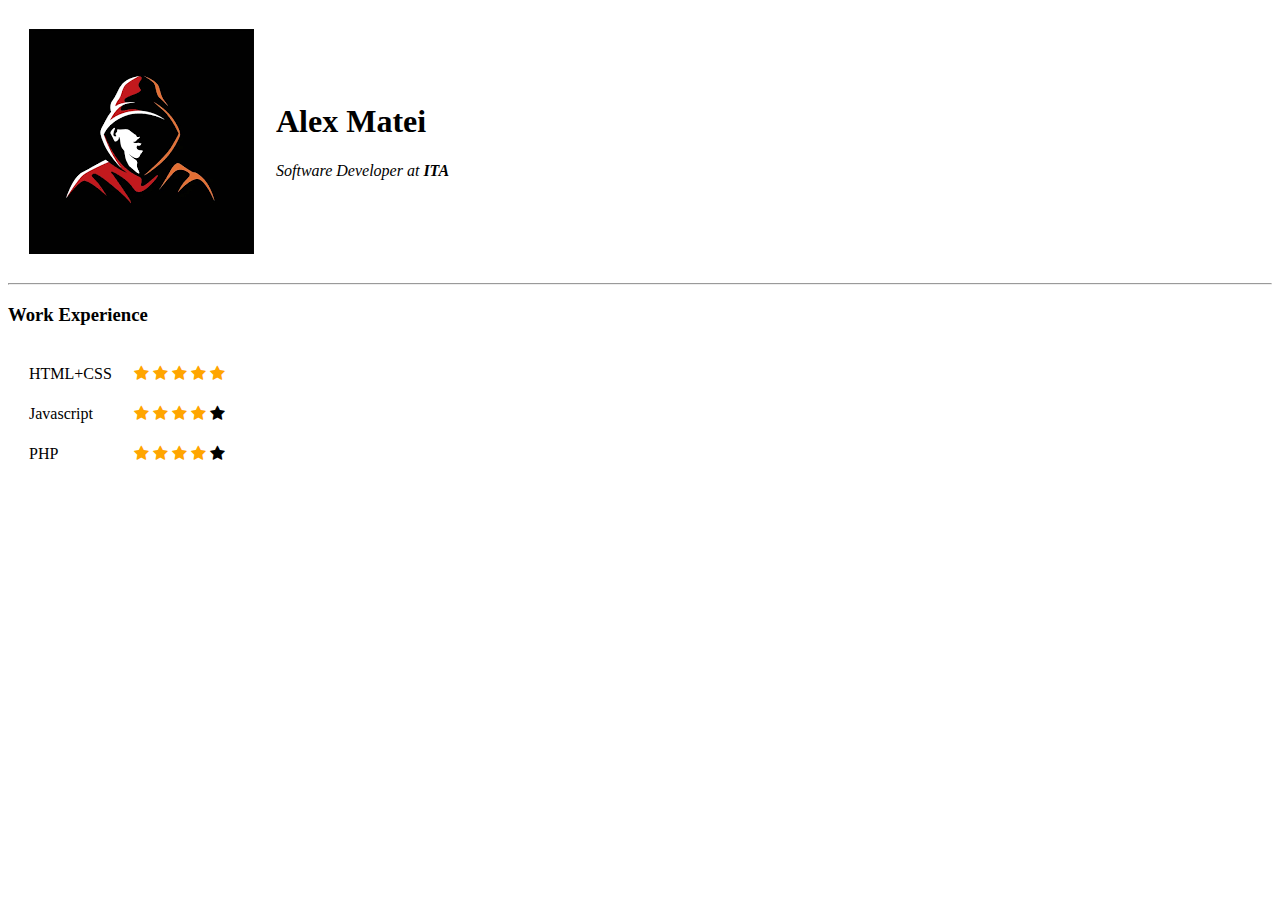
==== html-personal/index.html @ a6ae382e "commit 17.05.2022" ====
<html>
  <head>
    <meta charset="UTF-8" />
    <title>WEB COURSE</title>

    <link
      rel="stylesheet"
      href="https://cdnjs.cloudflare.com/ajax/libs/font-awesome/4.7.0/css/font-awesome.min.css"
    />
    <link rel="stylesheet" href="./css/index.css" />
  </head>
  <body>
    <table cellspacing="20vw">
      <tr>
        <td>
          <img src="img/profile.png" alt="profile pic" />
        </td>
        <td>
          <h1>Alex Matei</h1>
          <p>
            <em>Software Developer at <strong>ITA</strong></em>
          </p>
        </td>
      </tr>
    </table>

    <hr />

    <h3>Work Experience</h3>
    <table cellspacing="20vw">
      <tr>
        <td>HTML+CSS</td>
        <td>
          <span class="fa fa-star checked"></span>
          <span class="fa fa-star checked"></span>
          <span class="fa fa-star checked"></span>
          <span class="fa fa-star checked"></span>
          <span class="fa fa-star checked"></span>
        </td>
      </tr>
      <tr>
        <td>Javascript</td>
        <td>
          <span class="fa fa-star checked"></span>
          <span class="fa fa-star checked"></span>
          <span class="fa fa-star checked"></span>
          <span class="fa fa-star checked"></span>
          <span class="fa fa-star"></span>
        </td>
      </tr>
      <tr>
        <td>PHP</td>
        <td>
          <span class="fa fa-star checked"></span>
          <span class="fa fa-star checked"></span>
          <span class="fa fa-star checked"></span>
          <span class="fa fa-star checked"></span>
          <span class="fa fa-star"></span>
        </td>
      </tr>
    </table>
  </body>
</html>
---- html-personal/css/index.css ----
.checked
{
    color: orange;
}
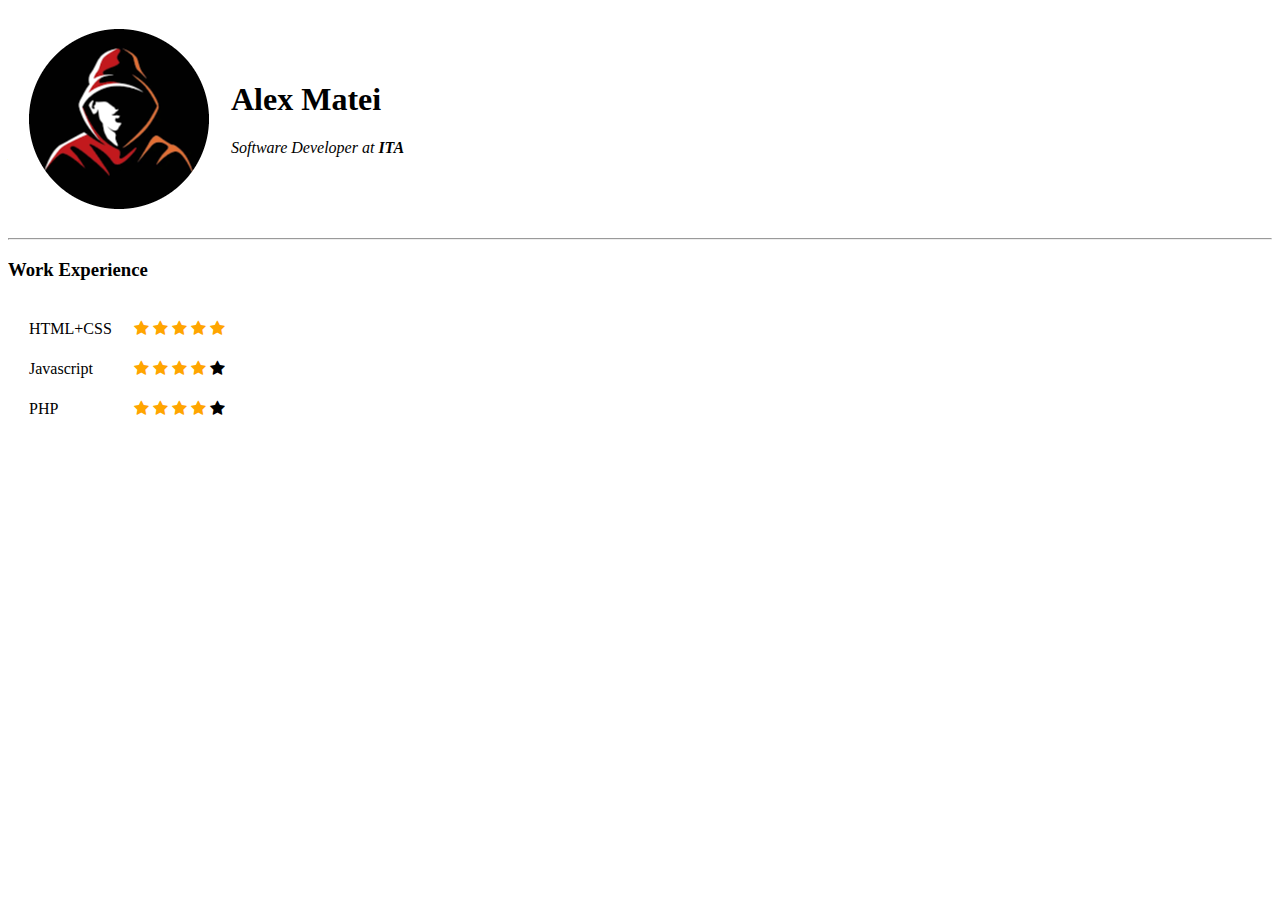
==== commit 2dae69a4: "17.05.22 15:25 new images" ====
--- a/html-personal/index.html
+++ b/html-personal/index.html
@@ -13,7 +13,7 @@
     <table cellspacing="20vw">
       <tr>
         <td>
-          <img src="img/profile.png" alt="profile pic" />
+          <img src="img/profile-round.png" alt="profile pic" />
         </td>
         <td>
           <h1>Alex Matei</h1>
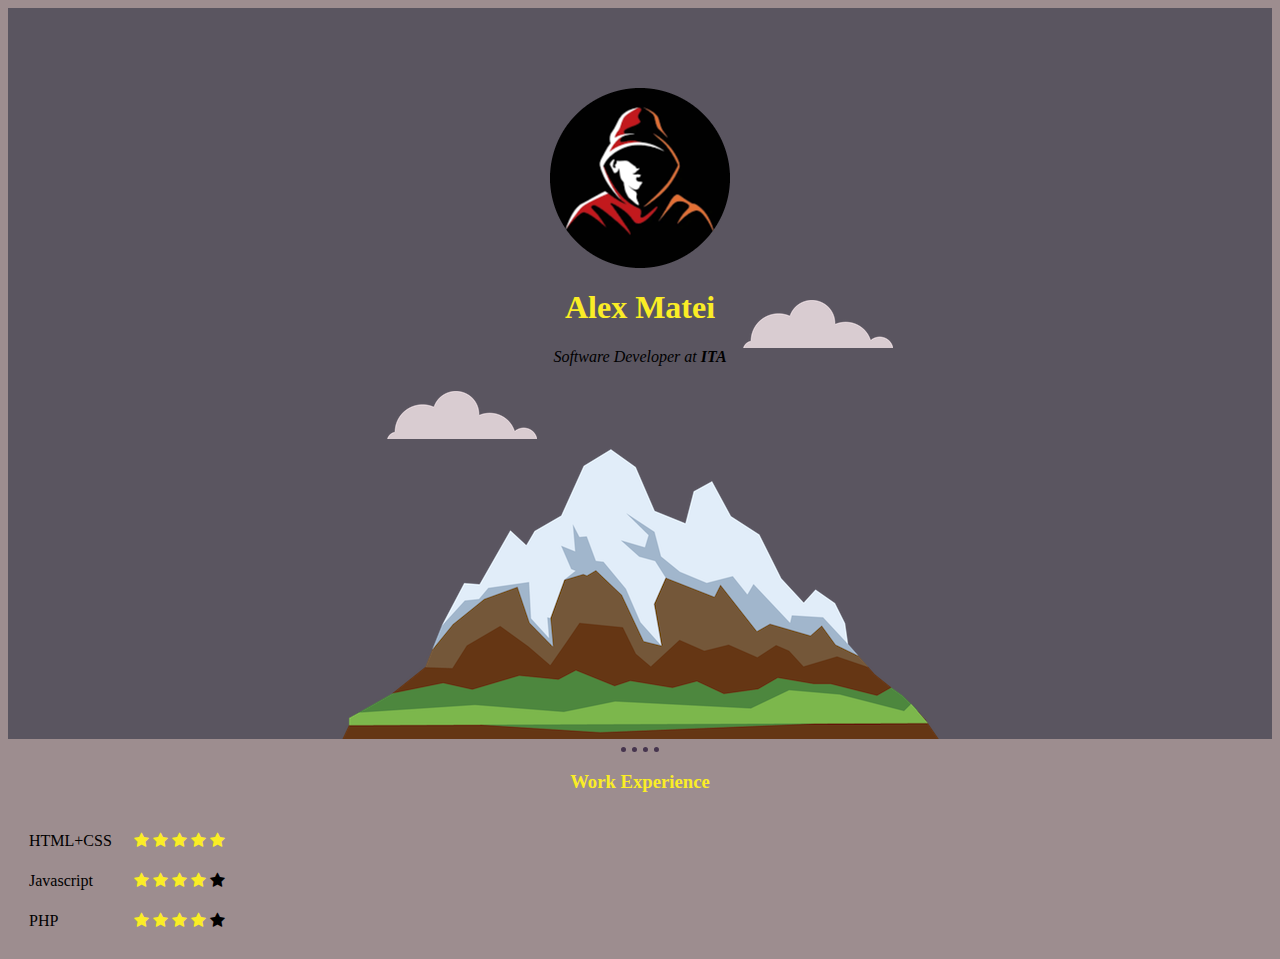
==== commit 81ea1c31: "commit 18.05.2022 15:06 centered mountain" ====
--- a/html-personal/index.html
+++ b/html-personal/index.html
@@ -8,21 +8,23 @@
       href="https://cdnjs.cloudflare.com/ajax/libs/font-awesome/4.7.0/css/font-awesome.min.css"
     />
     <link rel="stylesheet" href="./css/index.css" />
+    <link rel="icon" href="img/workspace.png" />
+    <!-- <a href="https://www.flaticon.com/free-icons/desk" title="desk icons">Desk icons created by Freepik - Flaticon</a> -->
   </head>
   <body>
-    <table cellspacing="20vw">
-      <tr>
-        <td>
-          <img src="img/profile-round.png" alt="profile pic" />
-        </td>
-        <td>
-          <h1>Alex Matei</h1>
-          <p>
-            <em>Software Developer at <strong>ITA</strong></em>
-          </p>
-        </td>
-      </tr>
-    </table>
+    <div class="top-container">
+      <img src="img/cloud.png" class="top-cloud" alt="cloud pic" />
+      <img id="profile-pic" src="img/profile-round.png" alt="profile pic" />
+      <h1>Alex Matei</h1>
+      <p>
+        <em>Software Developer at <strong>ITA</strong></em>
+      </p>
+
+      <img src="img/cloud.png" class="bottom-cloud" alt="cloud pic" />
+      <img src="img/mountain.png" alt="mountain pic" />
+    </div>
+    <div class="middle-container"></div>
+    <div class="bottom-container"></div>
 
     <hr />
 
--- a/html-personal/css/index.css
+++ b/html-personal/css/index.css
@@ -1,4 +1,55 @@
+body {
+    background-color: #9D8D8F;
+    text-align: center;
+}
+
+hr {
+    border-style: none;
+    border-top-style: dotted;
+    border-width: 5px;
+    width: 3%;
+    color: #46344E;
+}
+
+#profile-pic {
+    height: 20vh;
+}
+
 .checked
 {
-    color: orange;
-}+    color: #FAED26;
+}
+
+h1 {
+    color: #FAED26;
+}
+
+h3 {
+    color: #FAED26;
+}
+
+.top-container {
+    background-color: #5A5560;
+    position: relative;
+    padding-top: 80px;
+}
+
+.middle-container {
+    background-color: #9D8D8F;
+}
+
+.bottom-container {
+    background-color: #9B786F;
+}
+
+.top-cloud {
+    position: absolute;
+    top: 40%;
+    right: 30%;
+}
+
+.bottom-cloud {
+    position: absolute;
+    left: 30%;
+    bottom: 300px;
+}
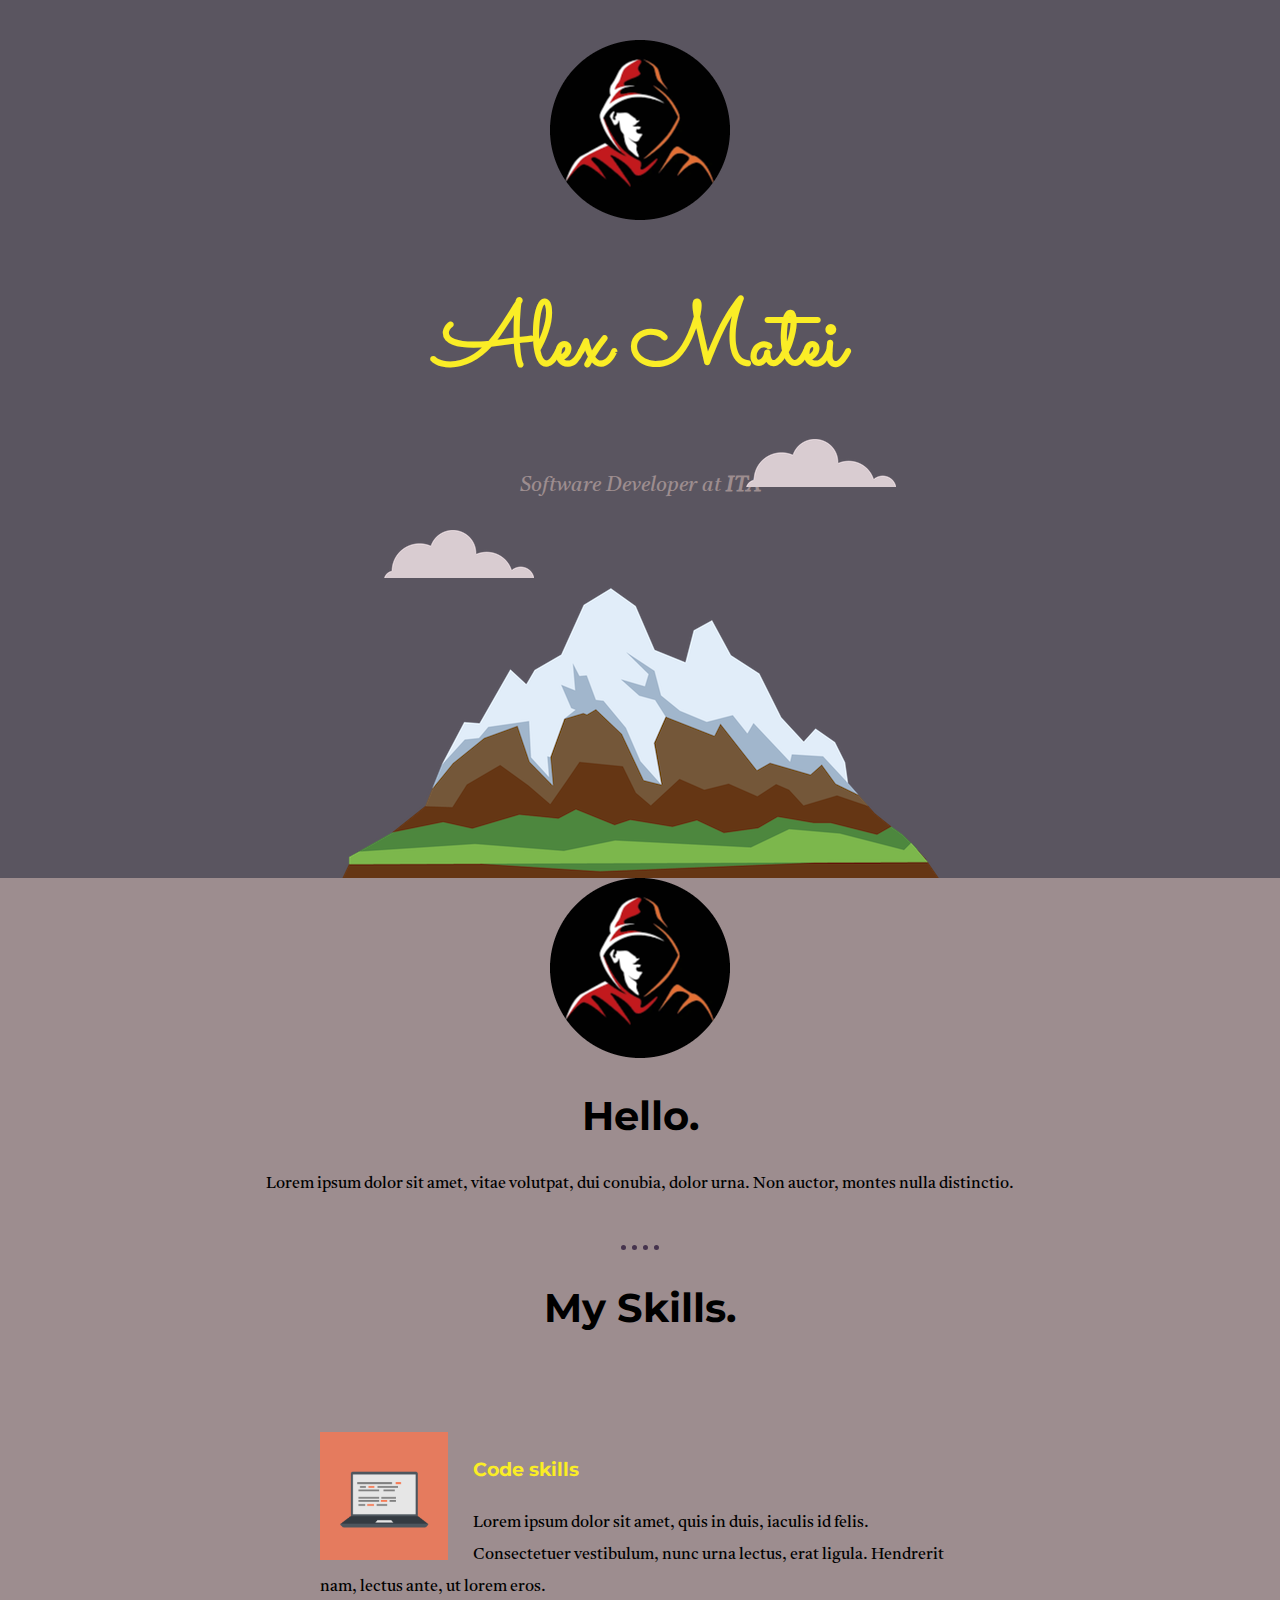
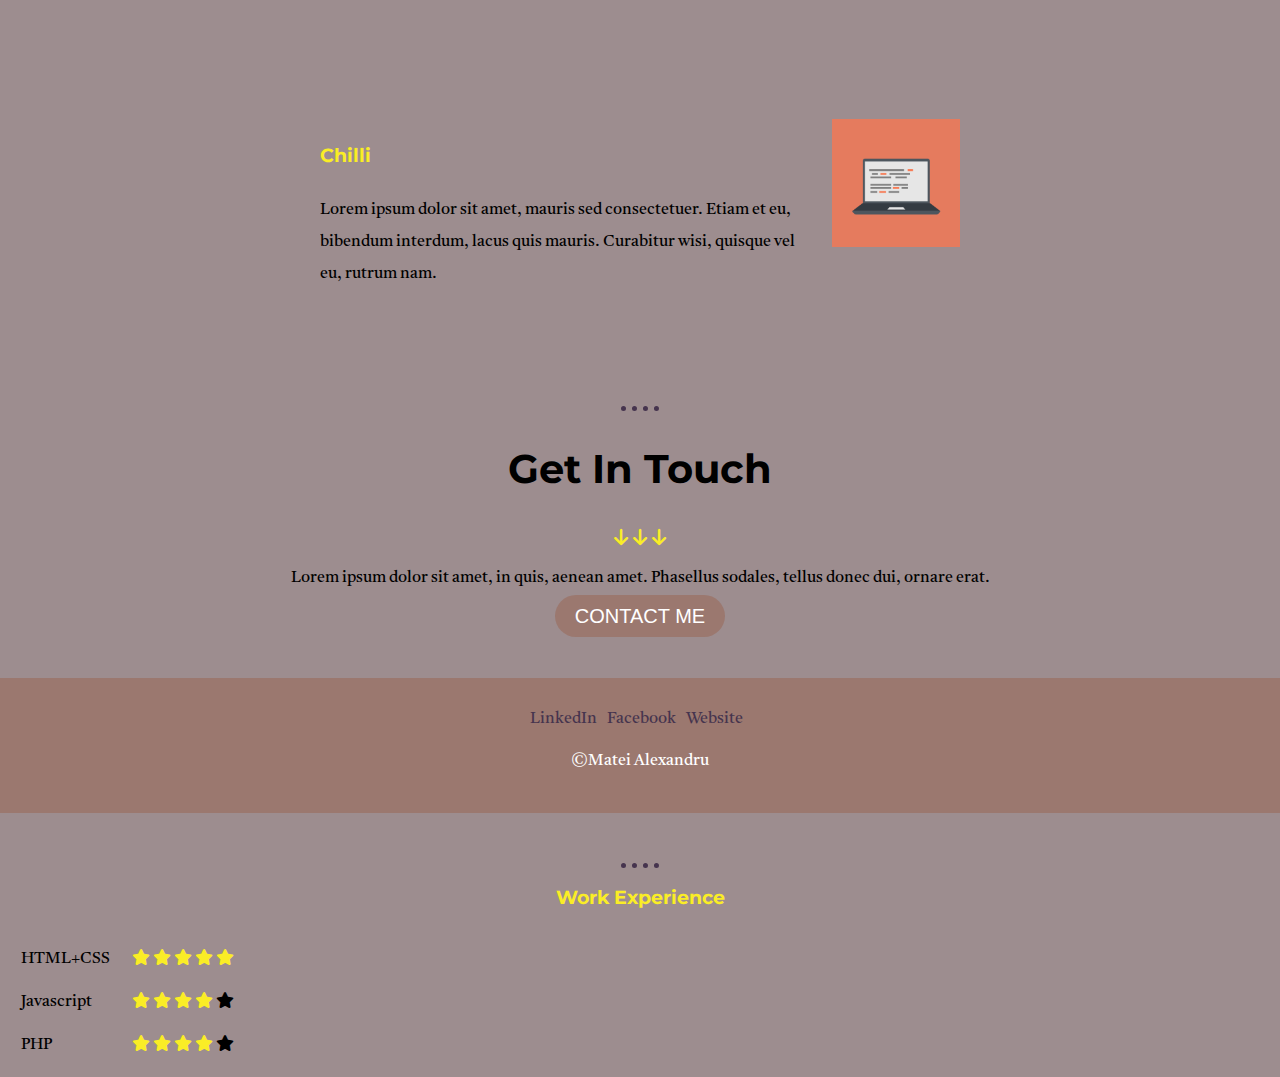
==== commit 71aa6c1b: "commit 16.06.2022 ending css" ====
--- a/html-personal/index.html
+++ b/html-personal/index.html
@@ -3,28 +3,100 @@
     <meta charset="UTF-8" />
     <title>WEB COURSE</title>
 
-    <link
+    <!-- <link
       rel="stylesheet"
       href="https://cdnjs.cloudflare.com/ajax/libs/font-awesome/4.7.0/css/font-awesome.min.css"
-    />
+    /> -->
+    <link rel="stylesheet" href="resources\fontawesome_6_1_1\css\all.css" />
     <link rel="stylesheet" href="./css/index.css" />
     <link rel="icon" href="img/workspace.png" />
     <!-- <a href="https://www.flaticon.com/free-icons/desk" title="desk icons">Desk icons created by Freepik - Flaticon</a> -->
+
+    <!--fonts-->
+    <link rel="preconnect" href="https://fonts.googleapis.com" />
+    <link rel="preconnect" href="https://fonts.gstatic.com" crossorigin />
+    <link
+      href="https://fonts.googleapis.com/css2?family=Montserrat&family=Sacramento&family=Tiro+Devanagari+Hindi&display=swap"
+      rel="stylesheet"
+    />
   </head>
   <body>
     <div class="top-container">
       <img src="img/cloud.png" class="top-cloud" alt="cloud pic" />
       <img id="profile-pic" src="img/profile-round.png" alt="profile pic" />
       <h1>Alex Matei</h1>
-      <p>
+      <p id="subtitlu">
         <em>Software Developer at <strong>ITA</strong></em>
       </p>
 
       <img src="img/cloud.png" class="bottom-cloud" alt="cloud pic" />
       <img src="img/mountain.png" alt="mountain pic" />
     </div>
-    <div class="middle-container"></div>
-    <div class="bottom-container"></div>
+    <div class="middle-container">
+      <div class="profile">
+        <img src="img/profile-round.png" alt="profile-pic-middle" />
+        <h2>Hello.</h2>
+        <p>
+          Lorem ipsum dolor sit amet, vitae volutpat, dui conubia, dolor urna.
+          Non auctor, montes nulla distinctio.
+        </p>
+      </div>
+      <hr />
+      <div class="skills">
+        <h2>My Skills.</h2>
+        <div class="skill-row">
+          <img class="code-img" src="img/computer.png" alt="img skills" />
+          <h3>Code skills</h3>
+          <p>
+            Lorem ipsum dolor sit amet, quis in duis, iaculis id felis.
+            Consectetuer vestibulum, nunc urna lectus, erat ligula. Hendrerit
+            nam, lectus ante, ut lorem eros.
+          </p>
+        </div>
+        <div class="skill-row">
+          <img class="chilli-img" src="img/computer.png" alt="img skills 22" />
+          <h3>Chilli</h3>
+          <p>
+            Lorem ipsum dolor sit amet, mauris sed consectetuer. Etiam et eu,
+            bibendum interdum, lacus quis mauris. Curabitur wisi, quisque vel
+            eu, rutrum nam.
+          </p>
+        </div>
+      </div>
+      <hr />
+      <div class="contact-me">
+        <h2>Get In Touch</h2>
+        <h3>
+          <i class="fa-solid fa-arrow-down"></i>
+          <i class="fa-solid fa-arrow-down"></i>
+          <i class="fa-solid fa-arrow-down"></i>
+        </h3>
+        <p>
+          Lorem ipsum dolor sit amet, in quis, aenean amet. Phasellus sodales,
+          tellus donec dui, ornare erat.
+        </p>
+        <a class="btn" href="mailto:name@email.com">CONTACT ME</a>
+      </div>
+    </div>
+
+    <div class="bottom-container">
+      <div class="links">
+        <a
+          class="footer-link"
+          href="https://www.linkedin.com/in/alexandru-matei-762289154"
+        >
+          LinkedIn
+        </a>
+        &nbsp;
+        <a class="footer-link" href="https://www.facebook.com/alex.matei.20">
+          Facebook
+        </a>
+        &nbsp;
+        <a class="footer-link" href="https://www.appbrewery.co/"> Website </a>
+        &nbsp;
+      </div>
+      <p style="color: white">©Matei Alexandru</p>
+    </div>
 
     <hr />
 
--- a/html-personal/css/index.css
+++ b/html-personal/css/index.css
@@ -1,6 +1,8 @@
 body {
+    margin: 0;
     background-color: #9D8D8F;
     text-align: center;
+    font-family: 'Tiro Devanagari Hindi', serif;
 }
 
 hr {
@@ -21,30 +23,40 @@
 }
 
 h1 {
+    font-size: 562%;   /* 100% inseamna 16px */
     color: #FAED26;
+    font-family: 'Sacramento', cursive;
 }
 
+h2 {
+    font-size: 2.5rem;
+    font-family: 'Montserrat', sans-serif;
+}
 h3 {
     color: #FAED26;
+    font-family: 'Montserrat', sans-serif;
 }
 
 .top-container {
     background-color: #5A5560;
     position: relative;
-    padding-top: 80px;
+    padding-top: 40px;
 }
 
 .middle-container {
     background-color: #9D8D8F;
+    margin-bottom: 50px;
 }
 
 .bottom-container {
     background-color: #9B786F;
+    padding-bottom: 25px;
+    margin-bottom: 50px;
 }
 
 .top-cloud {
     position: absolute;
-    top: 40%;
+    top: 50%;
     right: 30%;
 }
 
@@ -53,3 +65,72 @@
     left: 30%;
     bottom: 300px;
 }
+
+.profile {
+    margin-bottom: 50px;
+}
+
+#subtitlu {
+    color: #9D8D8F;
+    font-size: 1.3rem;
+}
+
+.skill-row {
+    width: 50%;
+    margin: 100px auto 100px auto;
+    text-align: left;
+    line-height: 2;
+    overflow: hidden;
+}
+
+.code-img {
+    width: 20%;
+    float: left;
+    margin-right: 25px;
+    /* display:inline-block;
+    overflow: hidden; */
+    /* max-width: 100%;
+    max-height: 100%;
+    height: auto; */
+}
+
+.chilli-img { 
+    width: 20%;
+    float: right;
+    margin-left: 25px;
+}
+
+.code-skill-description {
+    clear: left;
+}
+
+.chilli-skill-description {
+    clear: right;
+}
+
+.btn {
+  background: #9b786f;
+  -webkit-border-radius: 28;
+  -moz-border-radius: 28;
+  border-radius: 28px;
+  font-family: Arial;
+  color: #ffffff;
+  font-size: 20px;
+  padding: 10px 20px 10px 20px;
+  text-decoration: none;
+}
+
+.btn:hover {
+  background: #46344E;
+  text-decoration: none;
+}
+
+.links {
+    padding-top: 25px;
+    line-height: 2;
+}
+
+.footer-link {
+    color:#46344E;
+    text-decoration: none;
+}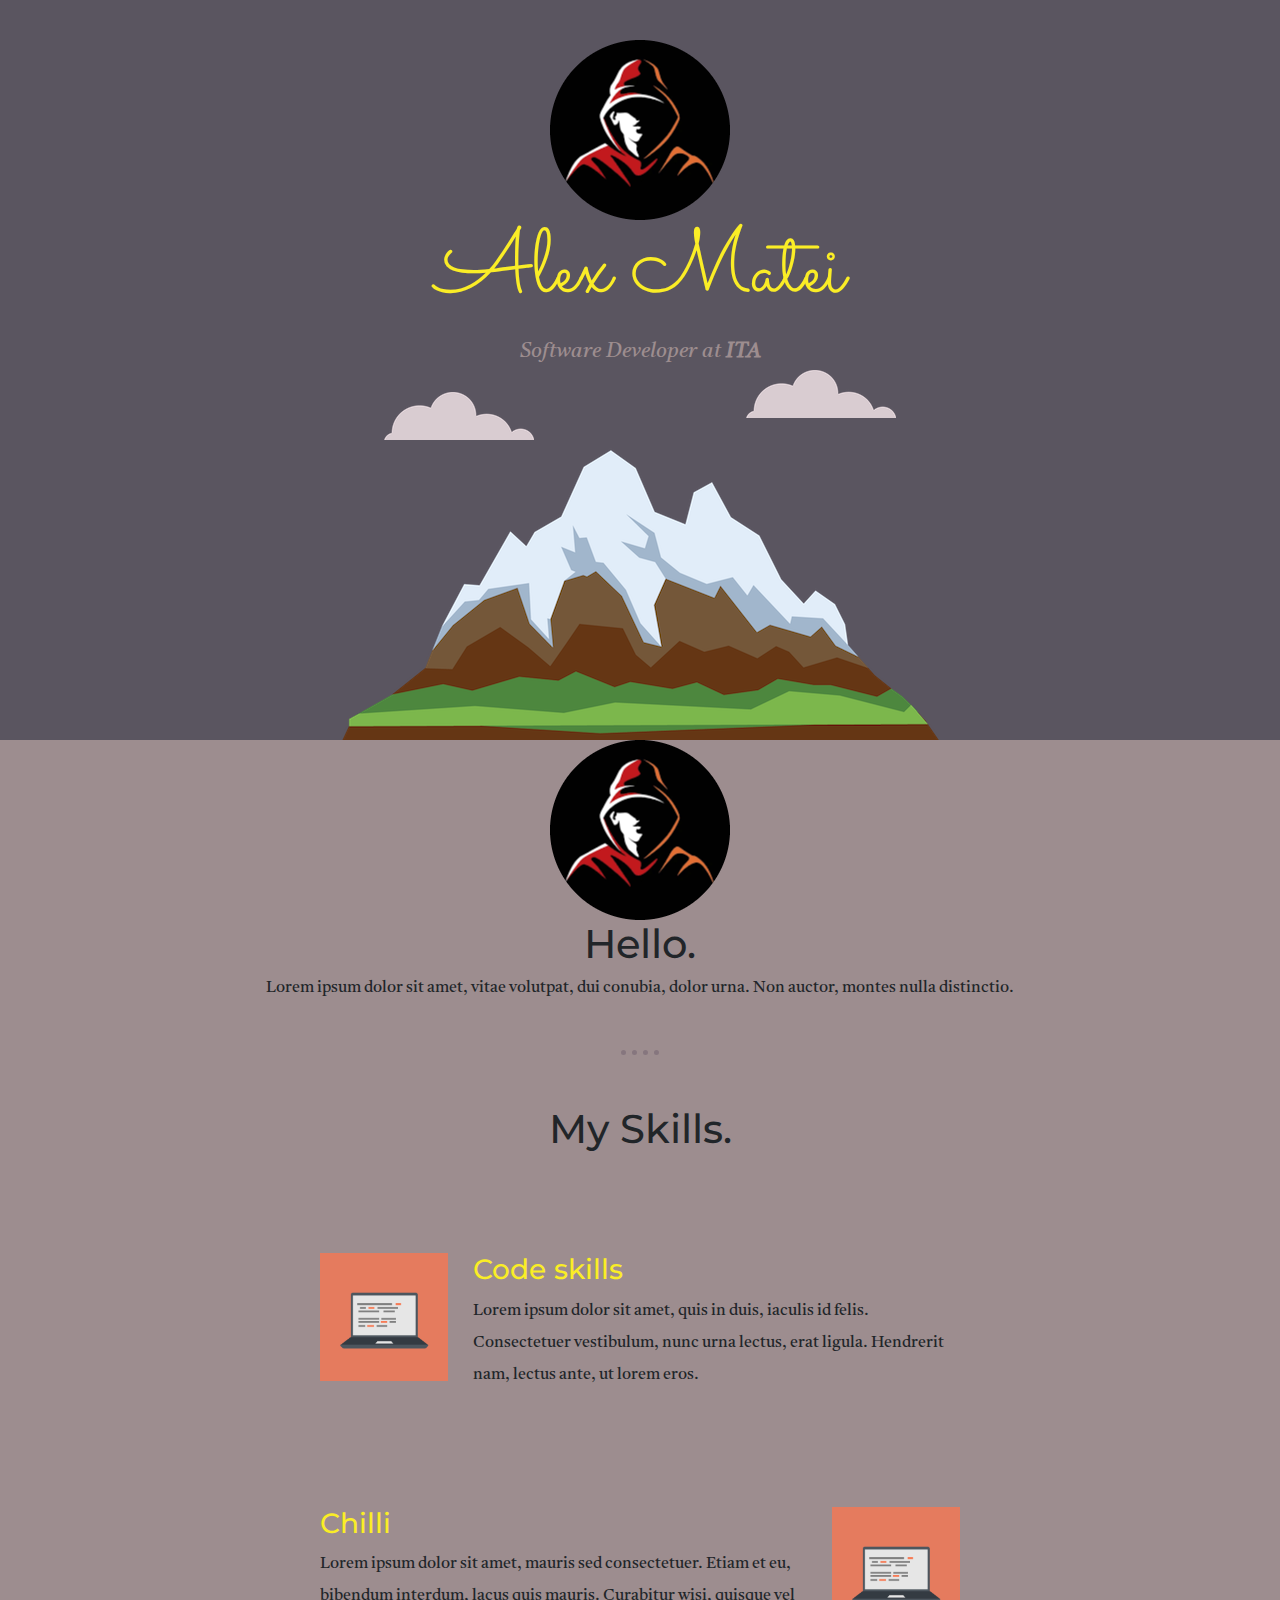
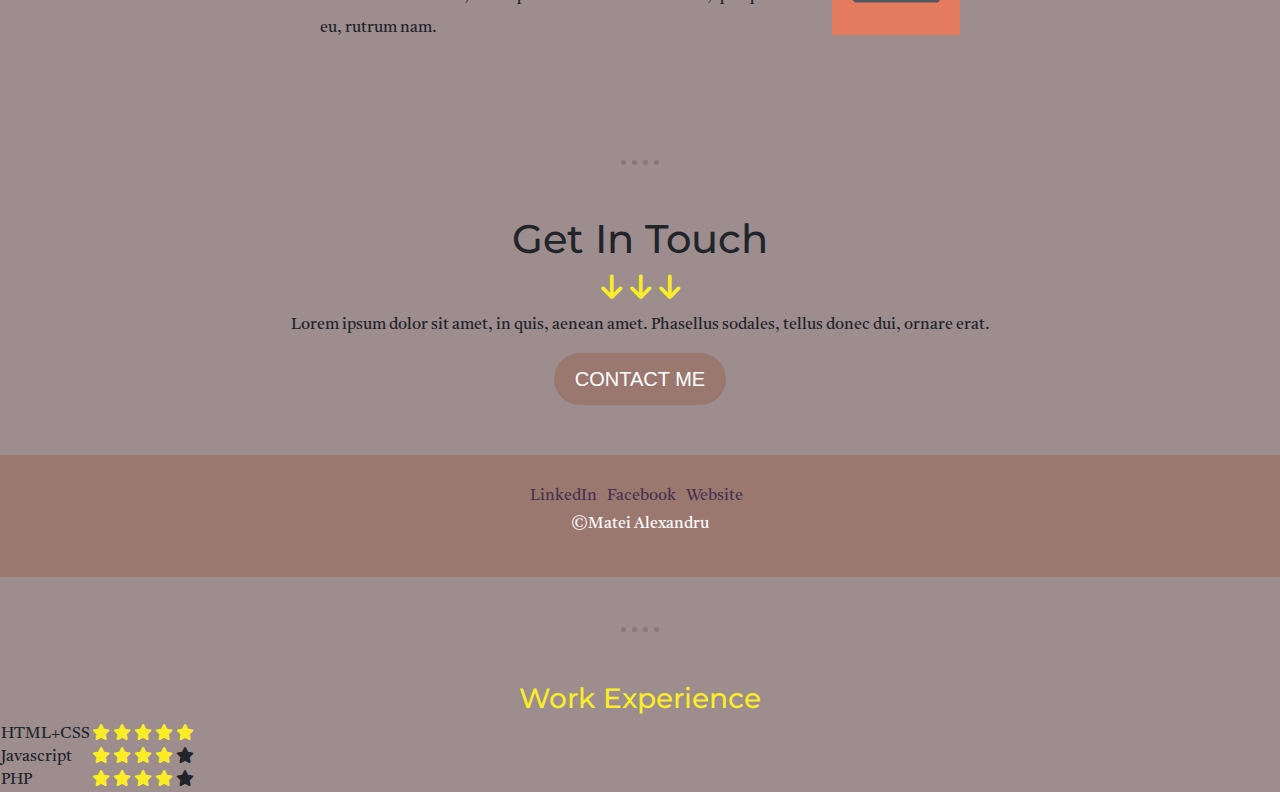
==== commit 31065488: "commit 22.06.2022 bootstrap added" ====
--- a/html-personal/index.html
+++ b/html-personal/index.html
@@ -8,6 +8,10 @@
       href="https://cdnjs.cloudflare.com/ajax/libs/font-awesome/4.7.0/css/font-awesome.min.css"
     /> -->
     <link rel="stylesheet" href="resources\fontawesome_6_1_1\css\all.css" />
+    <link
+      rel="stylesheet"
+      href="resources\bootstrap-5.2\css\bootstrap.min.css"
+    />
     <link rel="stylesheet" href="./css/index.css" />
     <link rel="icon" href="img/workspace.png" />
     <!-- <a href="https://www.flaticon.com/free-icons/desk" title="desk icons">Desk icons created by Freepik - Flaticon</a> -->
--- a/html-personal/css/index.css
+++ b/html-personal/css/index.css
@@ -11,6 +11,7 @@
     border-width: 5px;
     width: 3%;
     color: #46344E;
+    margin: 0 auto 50px auto;
 }
 
 #profile-pic {
